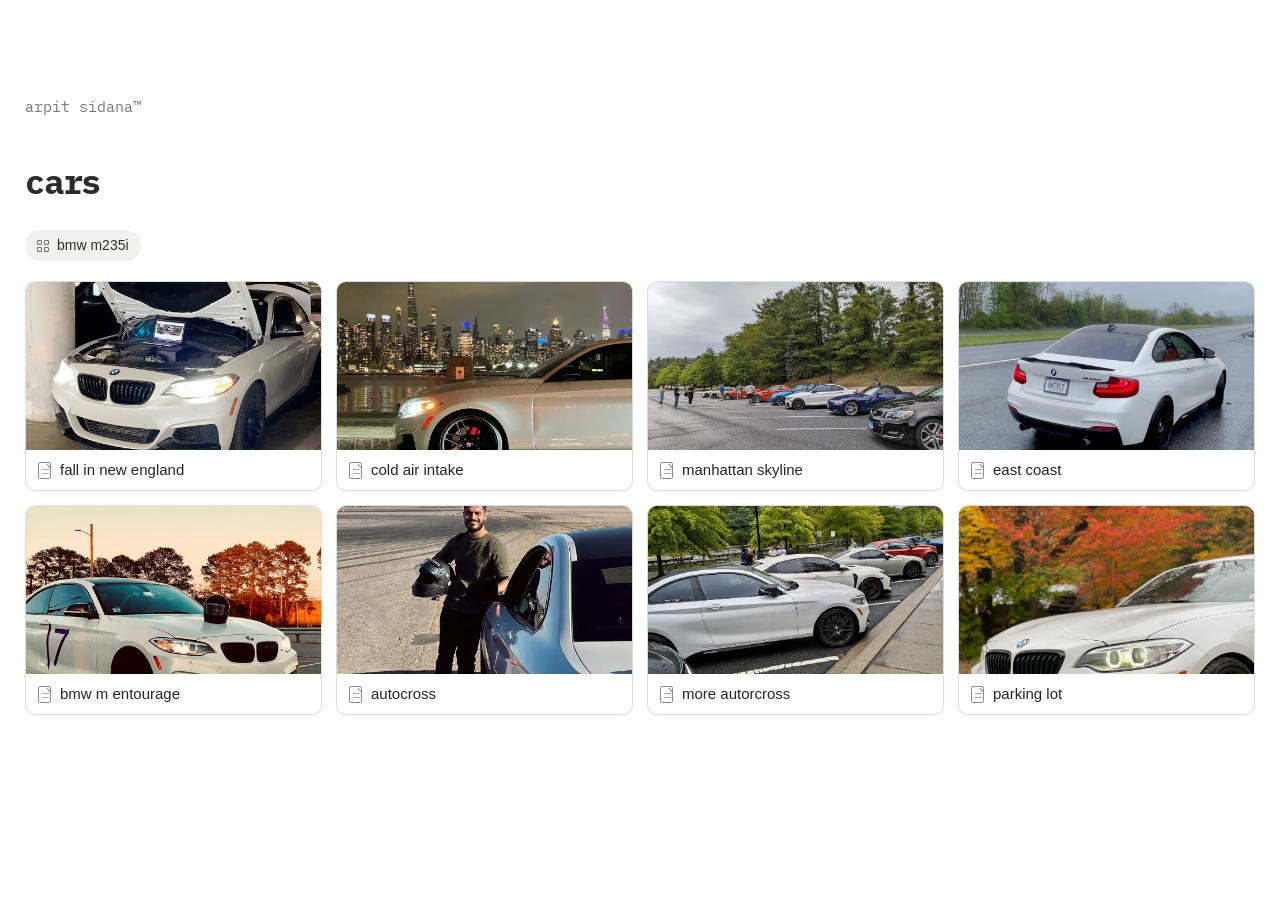
==== cars.html @ 00848207 "Build personal website" ====
<!doctype html>
<html lang="en"><head><meta charset="utf-8"><meta name="viewport" content="width=device-width, initial-scale=1"><title>cars — arpit sidana™</title><link rel="stylesheet" href="styles.css"></head>
<body><main class="site-shell"><a class="backlink" href="index.html">arpit sidana™</a><h1>cars</h1><span class="view-pill"><span class="grid-icon" aria-hidden="true"><i></i><i></i><i></i><i></i></span>bmw m235i</span>
<section class="gallery" aria-label="BMW M235i gallery">
  <a class="card" href="gallery.html?collection=cars&item=fall-in-new-england"><img src="assets/images/cars/fall-in-new-england.webp" alt="White BMW M235i in fall foliage"><span class="card-title"><span class="page-icon"></span>fall in new england</span></a>
  <a class="card" href="gallery.html?collection=cars&item=cold-air-intake"><img src="assets/images/cars/cold-air-intake.webp" alt="BMW M235i with hood open"><span class="card-title"><span class="page-icon"></span>cold air intake</span></a>
  <a class="card" href="gallery.html?collection=cars&item=manhattan-skyline"><img src="assets/images/cars/manhattan-skyline.webp" alt="BMW M235i with Manhattan skyline"><span class="card-title"><span class="page-icon"></span>manhattan skyline</span></a>
  <a class="card" href="gallery.html?collection=cars&item=east-coast"><img src="assets/images/cars/east-coast.webp" alt="Rear view of white BMW M235i"><span class="card-title"><span class="page-icon"></span>east coast</span></a>
  <a class="card" href="gallery.html?collection=cars&item=bmw-m-entourage"><img src="assets/images/cars/bmw-m-entourage.webp" alt="BMW cars gathered in a parking lot"><span class="card-title"><span class="page-icon"></span>bmw m entourage</span></a>
  <a class="card" href="gallery.html?collection=cars&item=autocross"><img src="assets/images/cars/autocross.webp" alt="BMW M235i at autocross"><span class="card-title"><span class="page-icon"></span>autocross</span></a>
  <a class="card" href="gallery.html?collection=cars&item=more-autocross"><img src="assets/images/cars/more-autocross.webp" alt="Arpit beside his car at autocross"><span class="card-title"><span class="page-icon"></span>more autorcross</span></a>
  <a class="card" href="gallery.html?collection=cars&item=parking-lot"><img src="assets/images/cars/parking-lot.webp" alt="BMW M235i in a parking lot"><span class="card-title"><span class="page-icon"></span>parking lot</span></a>
</section></main></body></html>
---- styles.css ----
@font-face {
  font-family: "IA Writer Mono";
  src: url("assets/fonts/ia-writer-mono-regular.woff") format("woff");
  font-weight: 400;
  font-style: normal;
  font-display: swap;
}

@font-face {
  font-family: "IA Writer Mono";
  src: url("assets/fonts/ia-writer-mono-bold.woff") format("woff");
  font-weight: 700;
  font-style: normal;
  font-display: swap;
}

:root {
  --ink: #2f2f2f;
  --muted: #787774;
  --line: #e9e9e7;
  --soft: #f1f1ef;
  --page: #fff;
}

* { box-sizing: border-box; }

html { background: var(--page); }

body {
  margin: 0;
  color: var(--ink);
  background: var(--page);
  font-family: "IA Writer Mono", ui-monospace, SFMono-Regular, Menlo, monospace;
  font-size: 15px;
  line-height: 1.5;
  -webkit-font-smoothing: antialiased;
}

a { color: inherit; }

.site-shell {
  width: min(1230px, calc(100% - 48px));
  margin: 0 auto;
  padding: 96px 0 72px;
}

.site-shell.home { padding-top: 125px; }

h1 {
  margin: 0 0 28px;
  color: #2b2b2b;
  font-size: 34px;
  line-height: 1.18;
  letter-spacing: -1.25px;
}

.wordmark sup {
  position: relative;
  top: -0.1em;
  font-size: 13px;
  letter-spacing: -0.2px;
}

.home-intro {
  display: grid;
  grid-template-columns: 210px 1fr;
  gap: 60px;
  align-items: start;
}

.portrait {
  display: block;
  width: 210px;
  height: 268px;
  object-fit: cover;
  filter: grayscale(1);
}

.bio { padding-top: 0; }

.bio p {
  margin: 0 0 13px;
  padding: 1px 0 1px 20px;
  border-left: 3px solid var(--ink);
  letter-spacing: 0.15px;
}

.home-nav {
  display: grid;
  grid-template-columns: repeat(6, 1fr);
  gap: 34px;
  margin-top: 40px;
}

.home-nav a {
  display: inline-flex;
  width: fit-content;
  gap: 9px;
  align-items: center;
  text-underline-offset: 2px;
}

.page-icon {
  position: relative;
  width: 15px;
  height: 19px;
  flex: 0 0 auto;
  border: 1.5px solid #8d8d88;
  border-radius: 2px;
}

.page-icon::before {
  content: "";
  position: absolute;
  top: 3px;
  right: -1.5px;
  width: 6px;
  border-top: 1.5px solid #8d8d88;
  transform: rotate(45deg);
}

.page-icon::after {
  content: "";
  position: absolute;
  left: 3px;
  bottom: 4px;
  width: 7px;
  height: 3px;
  border-top: 1px solid #aaa;
  border-bottom: 1px solid #aaa;
}

.backlink {
  display: inline-block;
  margin-bottom: 42px;
  color: var(--muted);
  text-decoration: none;
}

.backlink:hover { text-decoration: underline; }

.empty-note { margin-top: 8px; }

.view-pill {
  display: inline-flex;
  align-items: center;
  gap: 8px;
  margin: -10px 0 20px;
  padding: 5px 12px;
  border-radius: 18px;
  background: var(--soft);
  font-family: -apple-system, BlinkMacSystemFont, "Segoe UI", sans-serif;
  font-size: 14px;
}

.grid-icon {
  display: grid;
  grid-template-columns: repeat(2, 5px);
  gap: 2px;
}

.grid-icon i {
  width: 5px;
  height: 5px;
  border: 1px solid #6f6f6b;
  border-radius: 1px;
}

.gallery {
  display: grid;
  grid-template-columns: repeat(4, minmax(0, 1fr));
  gap: 14px;
}

.card {
  overflow: hidden;
  color: #252525;
  border: 1px solid #dededb;
  border-radius: 10px;
  background: #fff;
  box-shadow: 0 1px 2px rgba(15, 15, 15, 0.04);
  text-decoration: none;
  transition: background 120ms ease;
}

.card:hover { background: #fafafa; }

.card img {
  display: block;
  width: 100%;
  height: 168px;
  object-fit: cover;
}

.card-title {
  display: flex;
  gap: 9px;
  align-items: center;
  min-height: 40px;
  padding: 8px 12px;
  font-family: -apple-system, BlinkMacSystemFont, "Segoe UI", sans-serif;
  font-size: 15px;
}

.card-title .page-icon { width: 13px; height: 17px; }

.group-label {
  margin: 8px 0 12px 8px;
  font-family: -apple-system, BlinkMacSystemFont, "Segoe UI", sans-serif;
  font-size: 14px;
}

.group-label span { color: #a0a09b; margin-left: 8px; }

.social-links {
  display: flex;
  flex-direction: column;
  gap: 7px;
  width: fit-content;
}

.social-links a { text-underline-offset: 2px; }

.table-tools {
  display: flex;
  gap: 8px;
  justify-content: flex-end;
  margin-bottom: 10px;
}

.table-tools input,
.table-tools select {
  height: 34px;
  border: 1px solid var(--line);
  border-radius: 6px;
  background: #fff;
  color: var(--ink);
  font: inherit;
  font-size: 13px;
  padding: 0 10px;
}

.table-wrap { overflow-x: auto; }

.reads-table {
  width: 100%;
  min-width: 800px;
  border-collapse: collapse;
  font-family: -apple-system, BlinkMacSystemFont, "Segoe UI", sans-serif;
  font-size: 14px;
}

.reads-table th,
.reads-table td {
  padding: 8px 10px;
  border-bottom: 1px solid var(--line);
  text-align: left;
  vertical-align: top;
}

.reads-table th {
  color: var(--muted);
  font-weight: 400;
}

.reads-table td:first-child { width: 48%; }
.reads-table a { text-decoration: none; }
.reads-table a:hover { text-decoration: underline; }

.tag {
  display: inline-block;
  margin: 0 4px 3px 0;
  padding: 1px 6px;
  border-radius: 4px;
  background: #f1f1ef;
  font-size: 12px;
  white-space: nowrap;
}

.detail-image {
  display: block;
  max-width: min(900px, 100%);
  max-height: 72vh;
  margin-top: 10px;
  object-fit: contain;
}

@media (max-width: 900px) {
  .home-nav { grid-template-columns: repeat(3, 1fr); row-gap: 22px; }
  .gallery { grid-template-columns: repeat(2, minmax(0, 1fr)); }
}

@media (max-width: 650px) {
  body { font-size: 14px; }
  .site-shell,
  .site-shell.home {
    width: min(100% - 32px, 520px);
    padding-top: 54px;
  }
  h1 { font-size: 30px; }
  .home-intro { grid-template-columns: 1fr; gap: 26px; }
  .portrait { width: 100%; height: auto; max-height: 410px; object-position: center; }
  .bio p { padding-left: 14px; }
  .home-nav { grid-template-columns: repeat(2, 1fr); margin-top: 34px; }
  .gallery { grid-template-columns: 1fr; }
  .card img { height: 210px; }
  .table-tools { justify-content: flex-start; flex-wrap: wrap; }
}
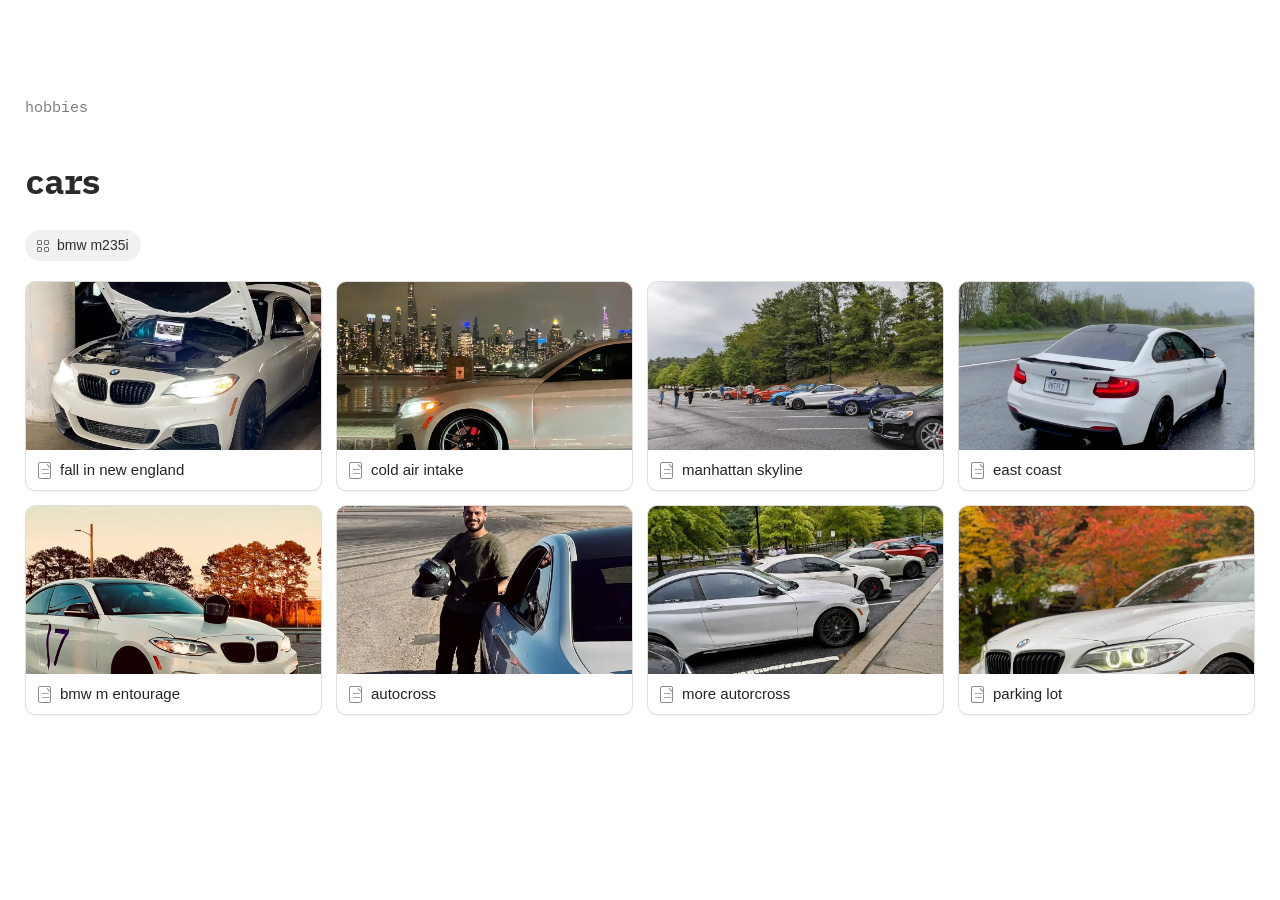
==== commit 18c878e2: "Refine navigation and hobbies" ====
--- a/cars.html
+++ b/cars.html
@@ -1,6 +1,6 @@
 <!doctype html>
-<html lang="en"><head><meta charset="utf-8"><meta name="viewport" content="width=device-width, initial-scale=1"><title>cars — arpit sidana™</title><link rel="stylesheet" href="styles.css"></head>
-<body><main class="site-shell"><a class="backlink" href="index.html">arpit sidana™</a><h1>cars</h1><span class="view-pill"><span class="grid-icon" aria-hidden="true"><i></i><i></i><i></i><i></i></span>bmw m235i</span>
+<html lang="en"><head><meta charset="utf-8"><meta name="viewport" content="width=device-width, initial-scale=1"><title>cars — arpit sidana</title><link rel="stylesheet" href="styles.css"></head>
+<body><main class="site-shell"><a class="backlink" href="hobbies.html">hobbies</a><h1>cars</h1><span class="view-pill"><span class="grid-icon" aria-hidden="true"><i></i><i></i><i></i><i></i></span>bmw m235i</span>
 <section class="gallery" aria-label="BMW M235i gallery">
   <a class="card" href="gallery.html?collection=cars&item=fall-in-new-england"><img src="assets/images/cars/fall-in-new-england.webp" alt="White BMW M235i in fall foliage"><span class="card-title"><span class="page-icon"></span>fall in new england</span></a>
   <a class="card" href="gallery.html?collection=cars&item=cold-air-intake"><img src="assets/images/cars/cold-air-intake.webp" alt="BMW M235i with hood open"><span class="card-title"><span class="page-icon"></span>cold air intake</span></a>
@@ -11,4 +11,3 @@
   <a class="card" href="gallery.html?collection=cars&item=more-autocross"><img src="assets/images/cars/more-autocross.webp" alt="Arpit beside his car at autocross"><span class="card-title"><span class="page-icon"></span>more autorcross</span></a>
   <a class="card" href="gallery.html?collection=cars&item=parking-lot"><img src="assets/images/cars/parking-lot.webp" alt="BMW M235i in a parking lot"><span class="card-title"><span class="page-icon"></span>parking lot</span></a>
 </section></main></body></html>
-
--- a/styles.css
+++ b/styles.css
@@ -54,13 +54,6 @@
   letter-spacing: -1.25px;
 }
 
-.wordmark sup {
-  position: relative;
-  top: -0.1em;
-  font-size: 13px;
-  letter-spacing: -0.2px;
-}
-
 .home-intro {
   display: grid;
   grid-template-columns: 210px 1fr;
@@ -71,9 +64,8 @@
 .portrait {
   display: block;
   width: 210px;
-  height: 268px;
+  height: 210px;
   object-fit: cover;
-  filter: grayscale(1);
 }
 
 .bio { padding-top: 0; }
@@ -87,7 +79,7 @@
 
 .home-nav {
   display: grid;
-  grid-template-columns: repeat(6, 1fr);
+  grid-template-columns: repeat(4, 1fr);
   gap: 34px;
   margin-top: 40px;
 }
@@ -277,6 +269,187 @@
   white-space: nowrap;
 }
 
+.sr-only {
+  position: absolute;
+  width: 1px;
+  height: 1px;
+  padding: 0;
+  margin: -1px;
+  overflow: hidden;
+  clip: rect(0, 0, 0, 0);
+  white-space: nowrap;
+  border: 0;
+}
+
+.bookshelf-shell { max-width: 1180px; }
+
+.eyebrow {
+  margin: 0 0 7px;
+  color: var(--muted);
+  font-size: 12px;
+  letter-spacing: 0.12em;
+  text-transform: uppercase;
+}
+
+.bookshelf-shell h1 {
+  margin-bottom: 12px;
+  font-size: clamp(36px, 6vw, 66px);
+  letter-spacing: -3px;
+}
+
+.bookshelf-intro {
+  max-width: 620px;
+  margin: 0 0 34px;
+  color: #555552;
+  font-size: 16px;
+}
+
+.bookshelf-toolbar {
+  display: flex;
+  gap: 22px;
+  align-items: flex-start;
+  justify-content: space-between;
+  margin-bottom: 12px;
+  padding-bottom: 18px;
+  border-bottom: 1px solid var(--line);
+}
+
+.book-filters {
+  display: flex;
+  flex-wrap: wrap;
+  gap: 7px 16px;
+}
+
+.book-filter {
+  padding: 0;
+  border: 0;
+  color: var(--muted);
+  background: transparent;
+  font: inherit;
+  font-size: 13px;
+  cursor: pointer;
+}
+
+.book-filter span {
+  margin-left: 4px;
+  color: #adadaa;
+  font-size: 11px;
+}
+
+.book-filter:hover,
+.book-filter.is-active {
+  color: var(--ink);
+  text-decoration: underline;
+  text-underline-offset: 4px;
+}
+
+.book-search-wrap { flex: 0 0 220px; }
+
+.book-search-wrap input {
+  width: 100%;
+  height: 34px;
+  padding: 0 0 6px;
+  border: 0;
+  border-bottom: 1px solid #c9c9c5;
+  border-radius: 0;
+  outline: none;
+  background: transparent;
+  color: var(--ink);
+  font: inherit;
+  font-size: 12px;
+}
+
+.book-search-wrap input:focus { border-bottom-color: var(--ink); }
+
+.book-results {
+  margin: 0 0 22px;
+  color: var(--muted);
+  font-size: 12px;
+}
+
+.bookshelf-grid {
+  display: grid;
+  grid-template-columns: repeat(4, minmax(0, 1fr));
+  gap: 42px 28px;
+}
+
+.book-card { min-width: 0; }
+
+.book-cover-wrap {
+  position: relative;
+  aspect-ratio: 2 / 3;
+  overflow: hidden;
+  margin-bottom: 16px;
+  background: var(--soft);
+  box-shadow: 0 8px 22px rgba(28, 28, 27, 0.11);
+}
+
+.book-cover {
+  display: block;
+  width: 100%;
+  height: 100%;
+  object-fit: cover;
+}
+
+.backlog-badge {
+  position: absolute;
+  top: 10px;
+  right: 10px;
+  padding: 4px 7px;
+  border: 1px solid rgba(255, 255, 255, 0.72);
+  border-radius: 999px;
+  color: #fff;
+  background: rgba(28, 28, 27, 0.76);
+  font-size: 10px;
+  letter-spacing: 0.05em;
+  text-transform: uppercase;
+  backdrop-filter: blur(4px);
+}
+
+.book-genres {
+  margin: 0 0 6px;
+  color: var(--muted);
+  font-size: 10px;
+  letter-spacing: 0.06em;
+  text-transform: uppercase;
+}
+
+.book-meta h2 {
+  margin: 0 0 4px;
+  font-size: 17px;
+  line-height: 1.28;
+  letter-spacing: -0.4px;
+}
+
+.book-subtitle,
+.book-author,
+.book-summary { margin: 0; }
+
+.book-subtitle {
+  color: #5e5e5a;
+  font-size: 11px;
+  line-height: 1.35;
+}
+
+.book-author {
+  margin-top: 6px;
+  color: var(--muted);
+  font-size: 11px;
+}
+
+.book-summary {
+  margin-top: 10px;
+  color: #494946;
+  font-family: -apple-system, BlinkMacSystemFont, "Segoe UI", sans-serif;
+  font-size: 13px;
+  line-height: 1.45;
+}
+
+.bookshelf-empty {
+  margin-top: 32px;
+  color: var(--muted);
+}
+
 .detail-image {
   display: block;
   max-width: min(900px, 100%);
@@ -288,6 +461,7 @@
 @media (max-width: 900px) {
   .home-nav { grid-template-columns: repeat(3, 1fr); row-gap: 22px; }
   .gallery { grid-template-columns: repeat(2, minmax(0, 1fr)); }
+  .bookshelf-grid { grid-template-columns: repeat(3, minmax(0, 1fr)); }
 }
 
 @media (max-width: 650px) {
@@ -305,5 +479,9 @@
   .gallery { grid-template-columns: 1fr; }
   .card img { height: 210px; }
   .table-tools { justify-content: flex-start; flex-wrap: wrap; }
-}
-
+  .bookshelf-shell h1 { letter-spacing: -1.8px; }
+  .bookshelf-toolbar { flex-direction: column; }
+  .book-search-wrap { flex-basis: auto; width: 100%; max-width: 320px; }
+  .bookshelf-grid { grid-template-columns: repeat(2, minmax(0, 1fr)); gap: 34px 16px; }
+  .book-summary { font-size: 12px; }
+}
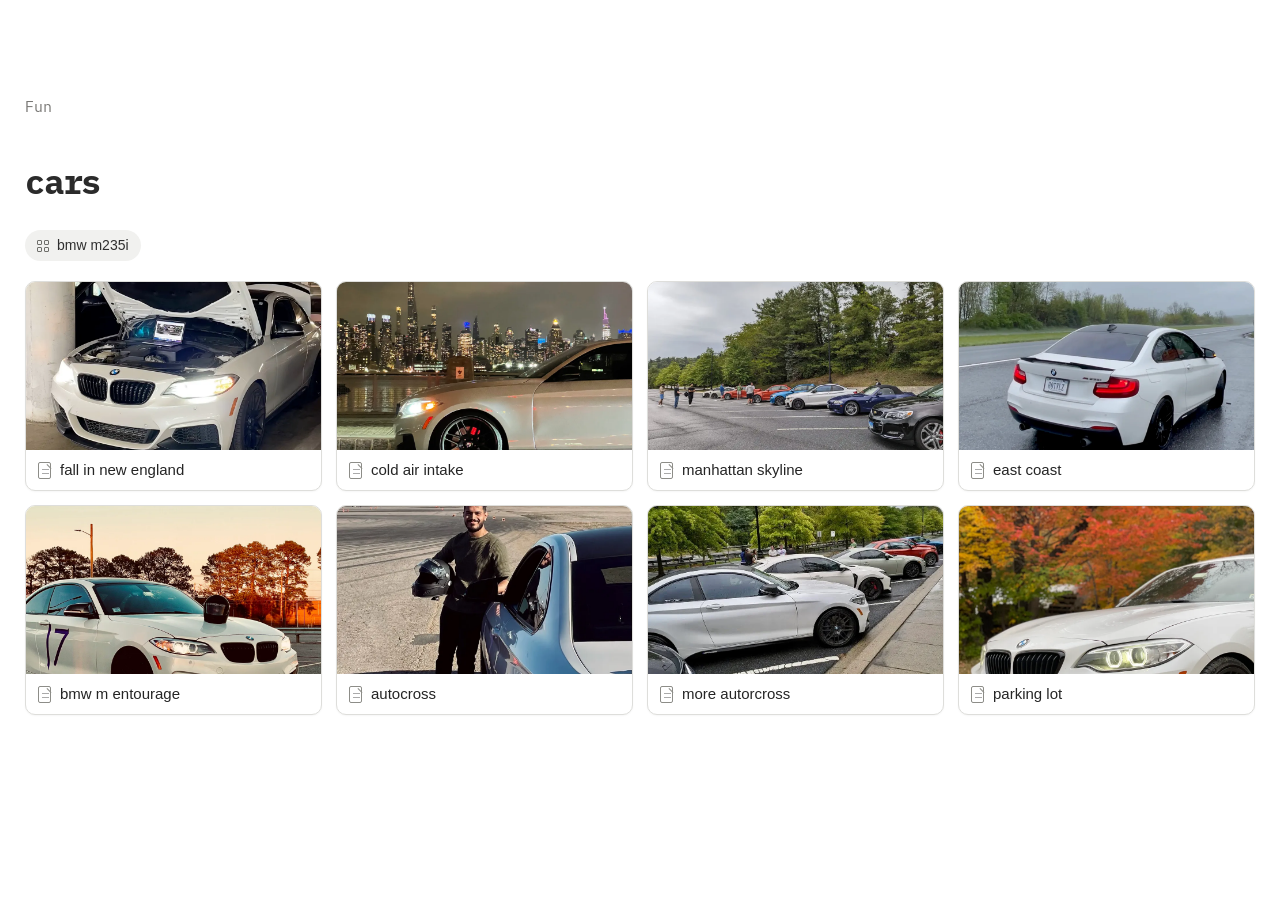
==== commit b66db9a5: "Refine navigation labels and order" ====
--- a/cars.html
+++ b/cars.html
@@ -1,6 +1,6 @@
 <!doctype html>
 <html lang="en"><head><meta charset="utf-8"><meta name="viewport" content="width=device-width, initial-scale=1"><title>cars — arpit sidana</title><link rel="stylesheet" href="styles.css"></head>
-<body><main class="site-shell"><a class="backlink" href="hobbies.html">hobbies</a><h1>cars</h1><span class="view-pill"><span class="grid-icon" aria-hidden="true"><i></i><i></i><i></i><i></i></span>bmw m235i</span>
+<body><main class="site-shell"><a class="backlink" href="hobbies.html">Fun</a><h1>cars</h1><span class="view-pill"><span class="grid-icon" aria-hidden="true"><i></i><i></i><i></i><i></i></span>bmw m235i</span>
 <section class="gallery" aria-label="BMW M235i gallery">
   <a class="card" href="gallery.html?collection=cars&item=fall-in-new-england"><img src="assets/images/cars/fall-in-new-england.webp" alt="White BMW M235i in fall foliage"><span class="card-title"><span class="page-icon"></span>fall in new england</span></a>
   <a class="card" href="gallery.html?collection=cars&item=cold-air-intake"><img src="assets/images/cars/cold-air-intake.webp" alt="BMW M235i with hood open"><span class="card-title"><span class="page-icon"></span>cold air intake</span></a>
--- a/styles.css
+++ b/styles.css
@@ -79,7 +79,7 @@
 
 .home-nav {
   display: grid;
-  grid-template-columns: repeat(4, 1fr);
+  grid-template-columns: repeat(5, 1fr);
   gap: 34px;
   margin-top: 40px;
 }
@@ -133,6 +133,12 @@
 
 .empty-note { margin-top: 8px; }
 
+.fun-intro {
+  margin: -12px 0 32px;
+  color: var(--muted);
+  font-size: 15px;
+}
+
 .view-pill {
   display: inline-flex;
   align-items: center;
@@ -204,11 +210,36 @@
 
 .group-label span { color: #a0a09b; margin-left: 8px; }
 
-.social-links {
+.home-social-links {
   display: flex;
-  flex-direction: column;
+  flex-wrap: wrap;
   gap: 7px;
   width: fit-content;
+  margin-top: 19px;
+}
+
+.social-icon-link {
+  display: grid;
+  width: 34px;
+  height: 34px;
+  place-items: center;
+  border: 1px solid #d8d8d5;
+  border-radius: 8px;
+  background: #fff;
+  box-shadow: 0 2px 5px rgba(28, 28, 27, 0.11);
+  transition: transform 120ms ease, box-shadow 120ms ease, border-color 120ms ease;
+}
+
+.social-icon-link:hover {
+  transform: translateY(-1px);
+  border-color: #bdbdb9;
+  box-shadow: 0 3px 8px rgba(28, 28, 27, 0.15);
+}
+
+.social-icon-link img {
+  display: block;
+  width: 16px;
+  height: 16px;
 }
 
 .social-links a { text-underline-offset: 2px; }
@@ -458,10 +489,179 @@
   object-fit: contain;
 }
 
+.projects-shell { max-width: 1120px; }
+
+.projects-shell > h1 {
+  margin-bottom: 12px;
+  font-size: clamp(36px, 6vw, 66px);
+  letter-spacing: -3px;
+}
+
+.projects-intro {
+  max-width: 680px;
+  margin: 0 0 48px;
+  color: #555552;
+  font-size: 16px;
+}
+
+.project-list {
+  display: grid;
+  gap: 64px;
+}
+
+.project-entry {
+  display: grid;
+  grid-template-columns: minmax(0, 1.4fr) minmax(260px, 0.8fr);
+  gap: 34px;
+  align-items: center;
+  padding-bottom: 64px;
+  border-bottom: 1px solid var(--line);
+}
+
+.project-entry:last-child {
+  padding-bottom: 0;
+  border-bottom: 0;
+}
+
+.project-media {
+  aspect-ratio: 16 / 9;
+  overflow: hidden;
+  border: 1px solid var(--line);
+  border-radius: 10px;
+  background: var(--soft);
+  box-shadow: 0 8px 24px rgba(28, 28, 27, 0.08);
+}
+
+.project-media img {
+  display: block;
+  width: 100%;
+  height: 100%;
+  object-fit: cover;
+}
+
+.project-media--pulse img {
+  width: 160%;
+  max-width: none;
+  transform: translateX(-37.5%);
+}
+
+.project-number,
+.project-kicker {
+  color: var(--muted);
+  font-size: 11px;
+  letter-spacing: 0.08em;
+  text-transform: uppercase;
+}
+
+.project-number { margin: 0 0 18px; }
+
+.project-copy h2 {
+  margin: 0 0 5px;
+  font-size: 28px;
+  line-height: 1.2;
+  letter-spacing: -1px;
+}
+
+.project-kicker { margin: 0 0 18px; }
+
+.project-description {
+  margin: 0;
+  color: #494946;
+  font-family: -apple-system, BlinkMacSystemFont, "Segoe UI", sans-serif;
+  font-size: 15px;
+  line-height: 1.55;
+}
+
+.project-links {
+  display: flex;
+  flex-wrap: wrap;
+  gap: 16px;
+  margin-top: 22px;
+  font-size: 13px;
+}
+
+.project-links a { text-underline-offset: 3px; }
+
+.github-profile-link {
+  display: inline-block;
+  margin-top: 52px;
+  color: var(--muted);
+  font-size: 13px;
+  text-underline-offset: 3px;
+}
+
+.investing-shell { max-width: 900px; }
+
+.investing-shell > h1 {
+  margin-bottom: 12px;
+  font-size: clamp(36px, 6vw, 66px);
+  letter-spacing: -3px;
+}
+
+.investing-intro {
+  max-width: 760px;
+  margin: 0 0 52px;
+  color: #494946;
+  font-family: -apple-system, BlinkMacSystemFont, "Segoe UI", sans-serif;
+  font-size: 17px;
+  line-height: 1.65;
+}
+
+.investing-intro a,
+.investment-copy a { text-underline-offset: 3px; }
+
+.investment-card {
+  display: grid;
+  grid-template-columns: 88px 1fr;
+  gap: 26px;
+  align-items: start;
+  padding: 30px;
+  border: 1px solid var(--line);
+  border-radius: 10px;
+  background: #fff;
+  box-shadow: 0 8px 24px rgba(28, 28, 27, 0.06);
+}
+
+.investment-mark {
+  display: grid;
+  width: 88px;
+  height: 88px;
+  place-items: center;
+  border-radius: 50%;
+  color: #fff;
+  background: #2f2f2f;
+  font-size: 34px;
+  font-weight: 700;
+}
+
+.investment-copy h2 {
+  margin: 3px 0 10px;
+  font-size: 26px;
+  letter-spacing: -0.8px;
+}
+
+.investment-copy h2 a { text-decoration: none; }
+.investment-copy h2 a:hover { text-decoration: underline; }
+
+.investment-copy p {
+  margin: 0;
+  color: #494946;
+  font-family: -apple-system, BlinkMacSystemFont, "Segoe UI", sans-serif;
+  font-size: 15px;
+  line-height: 1.55;
+}
+
+.investment-founders {
+  margin-top: 12px !important;
+  color: var(--muted) !important;
+  font-size: 13px !important;
+}
+
 @media (max-width: 900px) {
   .home-nav { grid-template-columns: repeat(3, 1fr); row-gap: 22px; }
   .gallery { grid-template-columns: repeat(2, minmax(0, 1fr)); }
   .bookshelf-grid { grid-template-columns: repeat(3, minmax(0, 1fr)); }
+  .project-entry { grid-template-columns: 1fr; gap: 24px; }
 }
 
 @media (max-width: 650px) {
@@ -484,4 +684,13 @@
   .book-search-wrap { flex-basis: auto; width: 100%; max-width: 320px; }
   .bookshelf-grid { grid-template-columns: repeat(2, minmax(0, 1fr)); gap: 34px 16px; }
   .book-summary { font-size: 12px; }
-}
+  .projects-shell > h1 { letter-spacing: -1.8px; }
+  .projects-intro { margin-bottom: 38px; }
+  .project-list { gap: 46px; }
+  .project-entry { padding-bottom: 46px; }
+  .project-copy h2 { font-size: 25px; }
+  .investing-shell > h1 { letter-spacing: -1.8px; }
+  .investing-intro { font-size: 15px; }
+  .investment-card { grid-template-columns: 1fr; padding: 24px; }
+  .investment-mark { width: 68px; height: 68px; font-size: 28px; }
+}
